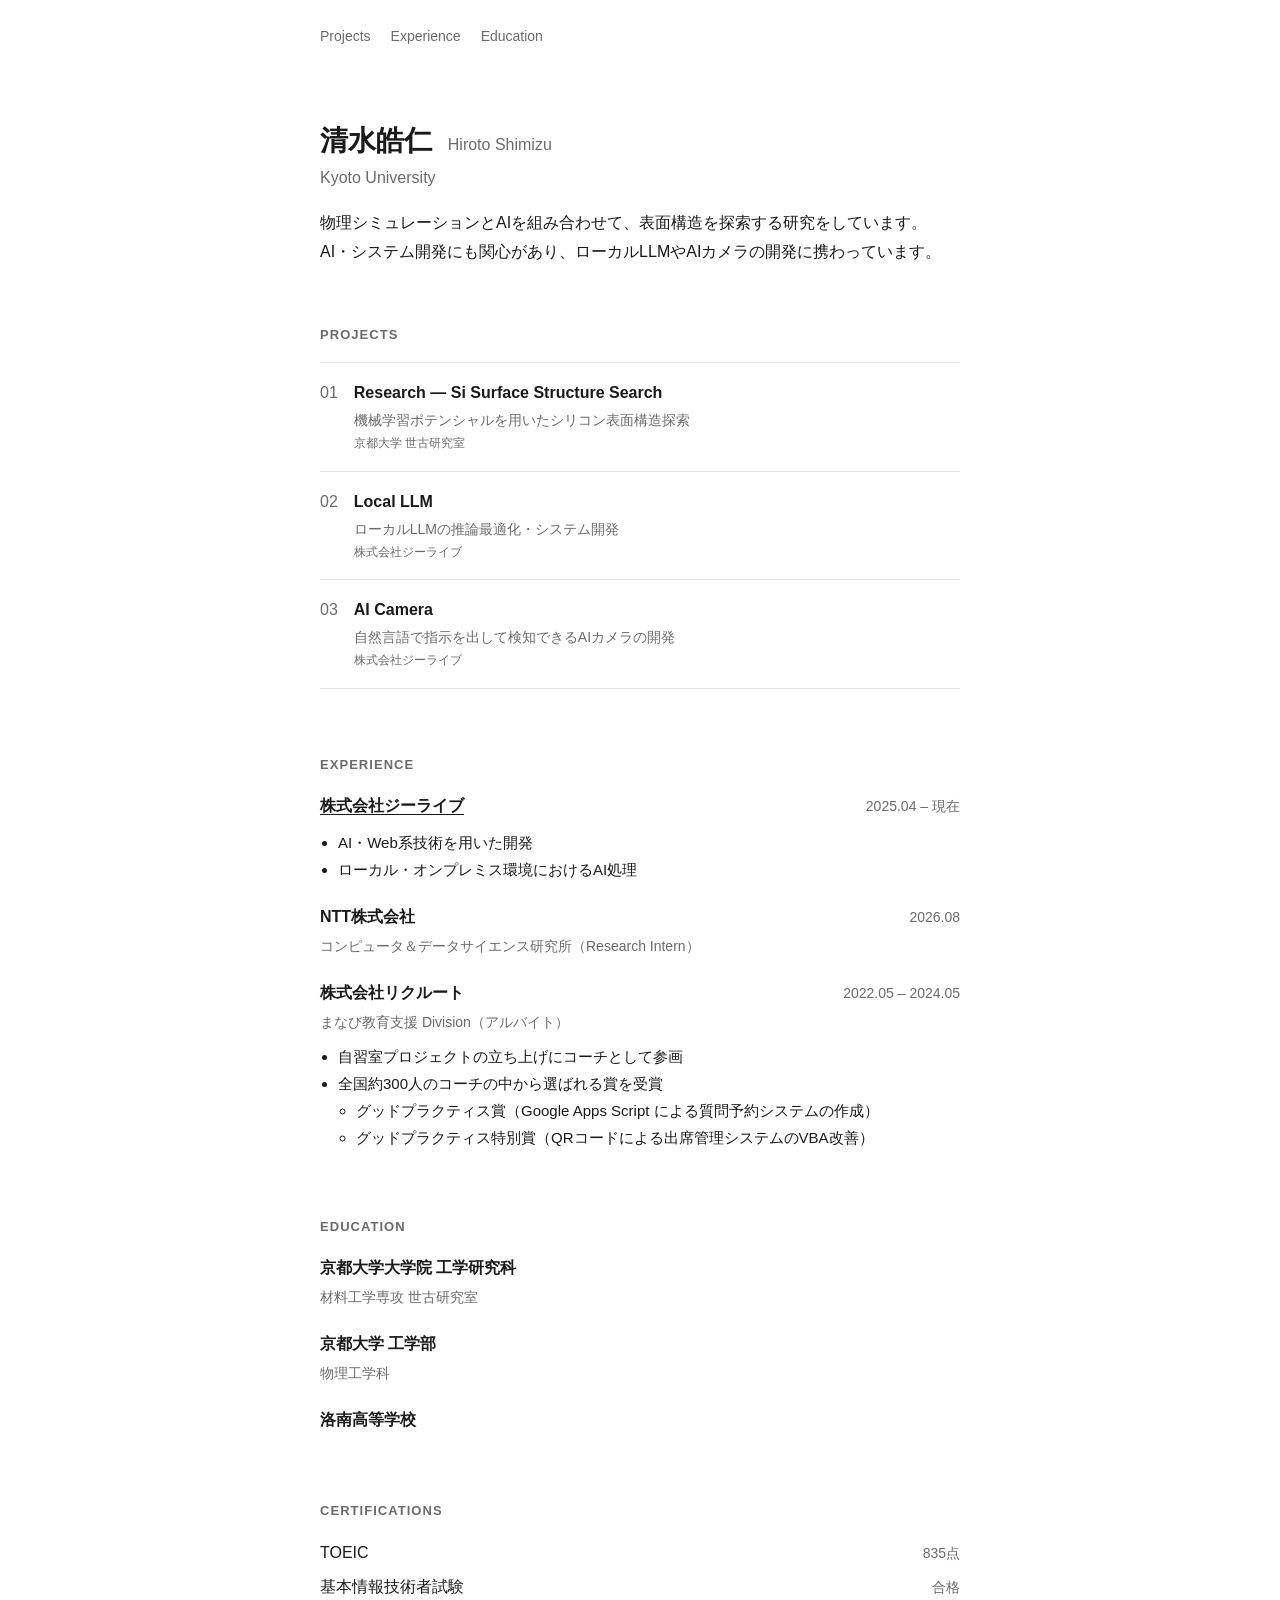
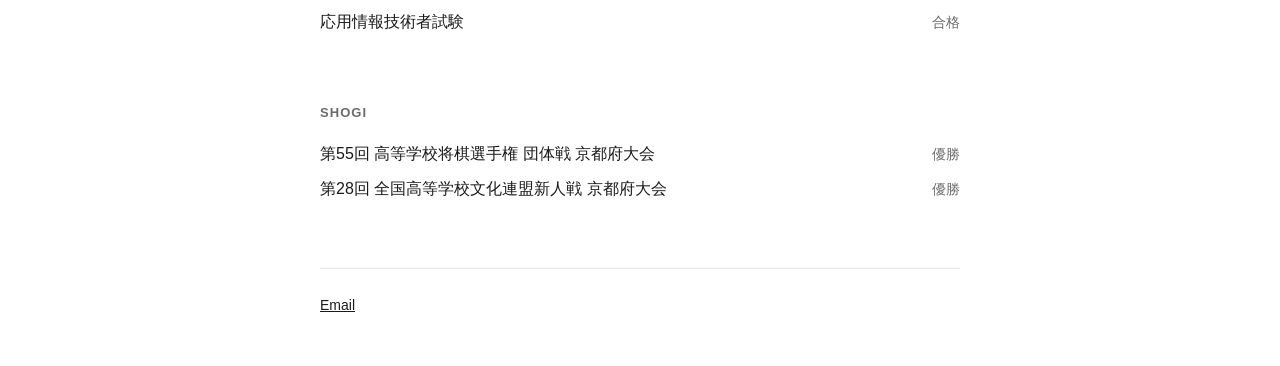
==== index.html @ 7ebb101e "ポートフォリオサイトを追加" ====
<!doctype html>
<html lang="ja">
<head>
  <meta charset="utf-8">
  <meta name="viewport" content="width=device-width, initial-scale=1">
  <!-- 検索エンジンに載せない設定。載せたくなったらこの行を消す -->
  <meta name="robots" content="noindex">
  <title>清水皓仁 | Portfolio</title>
  <meta name="description" content="京都大学大学院 工学研究科。機械学習ポテンシャルを用いたシリコン表面構造探索、ローカルLLM、AIカメラの開発。">
  <link rel="stylesheet" href="style.css">
</head>
<body>
  <header class="site-header">
    <nav class="nav">
      <a href="#projects">Projects</a>
      <a href="#experience">Experience</a>
      <a href="#education">Education</a>
    </nav>
  </header>

  <main>
    <section class="intro">
      <h1>清水皓仁 <span class="name-en">Hiroto Shimizu</span></h1>
      <p class="affiliation">Kyoto University</p>
      <p class="bio">物理シミュレーションとAIを組み合わせて、表面構造を探索する研究をしています。<br>AI・システム開発にも関心があり、ローカルLLMやAIカメラの開発に携わっています。</p>
    </section>

    <section id="projects">
      <h2>Projects</h2>
      <ol class="projects">
        <li>
          <a href="projects/research.html">
            <span class="num">01</span>
            <span class="body">
              <span class="title">Research — Si Surface Structure Search</span>
              <span class="desc">機械学習ポテンシャルを用いたシリコン表面構造探索</span>
              <span class="where">京都大学 世古研究室</span>
            </span>
          </a>
        </li>
        <li>
          <a href="projects/local-llm.html">
            <span class="num">02</span>
            <span class="body">
              <span class="title">Local LLM</span>
              <span class="desc">ローカルLLMの推論最適化・システム開発</span>
              <span class="where">株式会社ジーライブ</span>
            </span>
          </a>
        </li>
        <li>
          <a href="projects/ai-camera.html">
            <span class="num">03</span>
            <span class="body">
              <span class="title">AI Camera</span>
              <span class="desc">自然言語で指示を出して検知できるAIカメラの開発</span>
              <span class="where">株式会社ジーライブ</span>
            </span>
          </a>
        </li>
      </ol>
    </section>

    <section id="experience">
      <h2>Experience</h2>
      <!-- 新しい順に .entry を上へ追加する -->
      <div class="entry">
        <div class="entry-head">
          <h3><a href="https://geelive-inc.jp" target="_blank" rel="noopener">株式会社ジーライブ</a></h3>
          <span class="period">2025.04 – 現在</span>
        </div>
        <ul>
          <li>AI・Web系技術を用いた開発</li>
          <li>ローカル・オンプレミス環境におけるAI処理</li>
        </ul>
      </div>
      <div class="entry">
        <div class="entry-head">
          <h3>NTT株式会社</h3>
          <span class="period">2026.08</span>
        </div>
        <p>コンピュータ＆データサイエンス研究所（Research Intern）</p>
      </div>
      <div class="entry">
        <div class="entry-head">
          <h3>株式会社リクルート</h3>
          <span class="period">2022.05 – 2024.05</span>
        </div>
        <p>まなび教育支援 Division（アルバイト）</p>
        <ul>
          <li>自習室プロジェクトの立ち上げにコーチとして参画</li>
          <li>全国約300人のコーチの中から選ばれる賞を受賞
            <ul>
              <li>グッドプラクティス賞（Google Apps Script による質問予約システムの作成）</li>
              <li>グッドプラクティス特別賞（QRコードによる出席管理システムのVBA改善）</li>
            </ul>
          </li>
        </ul>
      </div>
    </section>

    <section id="education">
      <h2>Education</h2>
      <!-- 年月を入れる場合は h3 の後に <span class="period">YYYY.MM – 現在</span> の形で足す -->
      <div class="entry">
        <div class="entry-head">
          <h3>京都大学大学院 工学研究科</h3>
        </div>
        <p>材料工学専攻 世古研究室</p>
      </div>
      <div class="entry">
        <div class="entry-head">
          <h3>京都大学 工学部</h3>
        </div>
        <p>物理工学科</p>
      </div>
      <div class="entry">
        <div class="entry-head">
          <h3>洛南高等学校</h3>
        </div>
      </div>
    </section>

    <section id="certifications">
      <h2>Certifications</h2>
      <ul class="rows">
        <li><span>TOEIC</span><span class="result">835点</span></li>
        <li><span>基本情報技術者試験</span><span class="result">合格</span></li>
        <li><span>応用情報技術者試験</span><span class="result">合格</span></li>
      </ul>
    </section>

    <section id="shogi">
      <h2>Shogi</h2>
      <ul class="rows">
        <li><span>第55回 高等学校将棋選手権 団体戦 京都府大会</span><span class="result">優勝</span></li>
        <li><span>第28回 全国高等学校文化連盟新人戦 京都府大会</span><span class="result">優勝</span></li>
      </ul>
    </section>
  </main>

  <footer class="site-footer">
    <a href="mailto:hirotoshimizu432@gmail.com">Email</a>
  </footer>
</body>
</html>
---- style.css ----
/* 色はここだけで管理（ダークモードは下で上書き） */
:root {
  --bg: #ffffff;
  --text: #1a1a1a;
  --muted: #6b6b6b;
  --line: #e5e5e5;
  --link: #1a1a1a;
  --hover: #f5f5f5;
  --burst: rgba(0, 0, 0, 0.1);
}

@media (prefers-color-scheme: dark) {
  :root {
    --bg: #141414;
    --text: #e8e8e8;
    --muted: #9a9a9a;
    --line: #2c2c2c;
    --link: #e8e8e8;
    --hover: #1e1e1e;
    --burst: rgba(255, 255, 255, 0.16);
  }
}

* {
  box-sizing: border-box;
}

html {
  scroll-behavior: smooth;
}

body {
  margin: 0 auto;
  max-width: 680px;
  padding: 0 20px;
  background: var(--bg);
  color: var(--text);
  font-family: -apple-system, BlinkMacSystemFont, "Hiragino Sans", "Hiragino Kaku Gothic ProN",
    "Noto Sans JP", "Yu Gothic", Meiryo, sans-serif;
  font-size: 16px;
  line-height: 1.8;
  -webkit-text-size-adjust: 100%;
}

a {
  color: var(--link);
}

/* ヘッダー */
.site-header {
  padding: 24px 0;
}

.nav {
  display: flex;
  gap: 20px;
  font-size: 14px;
}

.nav a {
  color: var(--muted);
  text-decoration: none;
}

.nav a:hover {
  color: var(--text);
}

/* 自己紹介 */
.intro {
  padding: 48px 0 24px;
}

h1 {
  margin: 0;
  font-size: 28px;
  font-weight: 700;
  line-height: 1.4;
}

.name-en {
  margin-left: 8px;
  color: var(--muted);
  font-size: 16px;
  font-weight: 400;
}

.affiliation {
  margin: 4px 0 0;
  color: var(--muted);
}

.bio {
  margin: 16px 0 0;
}

/* セクション共通 */
section {
  padding: 32px 0;
  scroll-margin-top: 16px;
}

h2 {
  margin: 0 0 16px;
  font-size: 13px;
  font-weight: 600;
  letter-spacing: 0.08em;
  text-transform: uppercase;
  color: var(--muted);
}

h3 {
  margin: 0;
  font-size: 16px;
  font-weight: 600;
}

/* Projects */
.projects {
  margin: 0;
  padding: 0;
  list-style: none;
  border-top: 1px solid var(--line);
}

.projects li {
  border-bottom: 1px solid var(--line);
}

.projects a {
  display: flex;
  gap: 16px;
  padding: 16px 8px;
  margin: 0 -8px;
  text-decoration: none;
  color: inherit;
}

.projects a:hover {
  background: var(--hover);
}

.projects .num {
  flex-shrink: 0;
  color: var(--muted);
  font-variant-numeric: tabular-nums;
}

.projects .body {
  display: flex;
  flex-direction: column;
}

.projects .title {
  font-weight: 600;
}

.projects .desc {
  color: var(--muted);
  font-size: 14px;
}

/* 研究室・会社など「どこでやったか」 */
.where {
  color: var(--muted);
  font-size: 12px;
}

/* Experience / Education */
.entry h3 a {
  color: inherit;
  text-decoration-thickness: 1px;
  text-underline-offset: 3px;
}

.entry + .entry {
  margin-top: 20px;
}

.entry-head {
  display: flex;
  flex-wrap: wrap;
  justify-content: space-between;
  align-items: baseline;
  gap: 0 16px;
}

.period {
  color: var(--muted);
  font-size: 14px;
  font-variant-numeric: tabular-nums;
}

.entry p {
  margin: 2px 0 0;
  color: var(--muted);
  font-size: 14px;
}

.entry ul {
  margin: 8px 0 0;
  padding-left: 1.2em;
  font-size: 15px;
}

.entry ul ul {
  margin-top: 0;
}

/* 資格・将棋など「項目 ― 結果」の一覧 */
.rows {
  margin: 0;
  padding: 0;
  list-style: none;
}

.rows li {
  display: flex;
  justify-content: space-between;
  align-items: baseline;
  gap: 16px;
}

.rows li + li {
  margin-top: 6px;
}

.rows .result {
  flex-shrink: 0;
  color: var(--muted);
  font-size: 14px;
}

/* フッター */
.site-footer {
  margin-top: 32px;
  padding: 24px 0 48px;
  border-top: 1px solid var(--line);
  font-size: 14px;
}

.site-footer .sep {
  margin: 0 8px;
  color: var(--muted);
}

/* 詳細ページ */
.back {
  font-size: 14px;
  color: var(--muted);
  text-decoration: none;
}

.back:hover {
  color: var(--text);
}

.project-page h1 {
  font-size: 24px;
}

.project-page .lead {
  margin: 8px 0 0;
  color: var(--muted);
}

.project-page section {
  padding: 16px 0;
}

.project-page section h2 {
  margin-bottom: 8px;
}

.project-page section p {
  margin: 0;
}

.project-page section p + ul {
  margin-top: 4px;
}

.project-page ul {
  margin: 0;
  padding-left: 1.2em;
}

.project-page .where {
  margin: 4px 0 0;
}

.project-page figure {
  margin: 8px 0 16px;
}

.project-page img {
  display: block;
  max-width: 100%;
  height: auto;
  border: 1px solid var(--line);
}

.project-page figcaption {
  margin-top: 6px;
  color: var(--muted);
  font-size: 13px;
}

/* Local LLM：Speculative Decoding の速度比較デモ */
.race {
  padding: 16px;
  border: 1px solid var(--line);
}

.race-q {
  margin: 0 0 12px;
  font-size: 14px;
  font-weight: 600;
}

.race-lanes {
  display: grid;
  grid-template-columns: 1fr 1fr;
  gap: 16px;
}

.race-lane {
  min-width: 0;
  padding-left: 10px;
  border-left: 3px solid var(--line);
}

.race-lane.is-fast {
  border-left-color: var(--text);
}

.race-head {
  display: flex;
  flex-wrap: wrap;
  justify-content: space-between;
  align-items: baseline;
  gap: 0 8px;
  font-size: 13px;
}

.race-name {
  font-weight: 600;
}

.race-rate {
  color: var(--muted);
  font-variant-numeric: tabular-nums;
}

.race-text {
  height: 14em;
  margin: 6px 0 0;
  overflow: hidden;
  font: 11px/1.5 ui-monospace, SFMono-Regular, Menlo, Consolas, monospace;
  white-space: pre-wrap;
  word-break: break-all;
  color: var(--text);
}

/* 上にスクロールしたら、途中で切れた行が目立たないよう上端をぼかす */
.race-text.is-scrolled {
  -webkit-mask-image: linear-gradient(to bottom, transparent 0, #000 2.5em);
  mask-image: linear-gradient(to bottom, transparent 0, #000 2.5em);
}

.race-text .cursor {
  display: inline-block;
  width: 1px;
  height: 1.1em;
  margin-left: 1px;
  vertical-align: -0.15em;
  background: var(--text);
  animation: race-blink 1s steps(1) infinite;
}

@keyframes race-blink {
  50% {
    opacity: 0;
  }
}

/* Speculative 側：まとめて確定した塊を一瞬だけ色付けする */
.race-text .burst {
  background: var(--burst);
  transition: background 0.6s;
}

.race-text .burst.settled {
  background: transparent;
}

.race-foot {
  margin-top: 6px;
  text-align: right;
  font-size: 12px;
  color: var(--muted);
}

.race-time {
  font-size: 18px;
  font-weight: 700;
  color: var(--text);
  font-variant-numeric: tabular-nums;
}

.race-bottom {
  display: flex;
  flex-wrap: wrap;
  justify-content: space-between;
  align-items: center;
  gap: 8px 12px;
  margin-top: 12px;
}

.project-page .race figcaption {
  margin: 0;
  font-size: 12px;
}

.race-replay {
  padding: 4px 12px;
  border: 1px solid var(--line);
  border-radius: 4px;
  background: var(--bg);
  color: var(--text);
  font: inherit;
  font-size: 13px;
  cursor: pointer;
}

.race-replay:hover {
  background: var(--hover);
}

@media (max-width: 600px) {
  .race {
    padding: 12px;
  }

  .race-lanes {
    grid-template-columns: 1fr;
  }

  .race-text {
    height: 9em;
  }
}
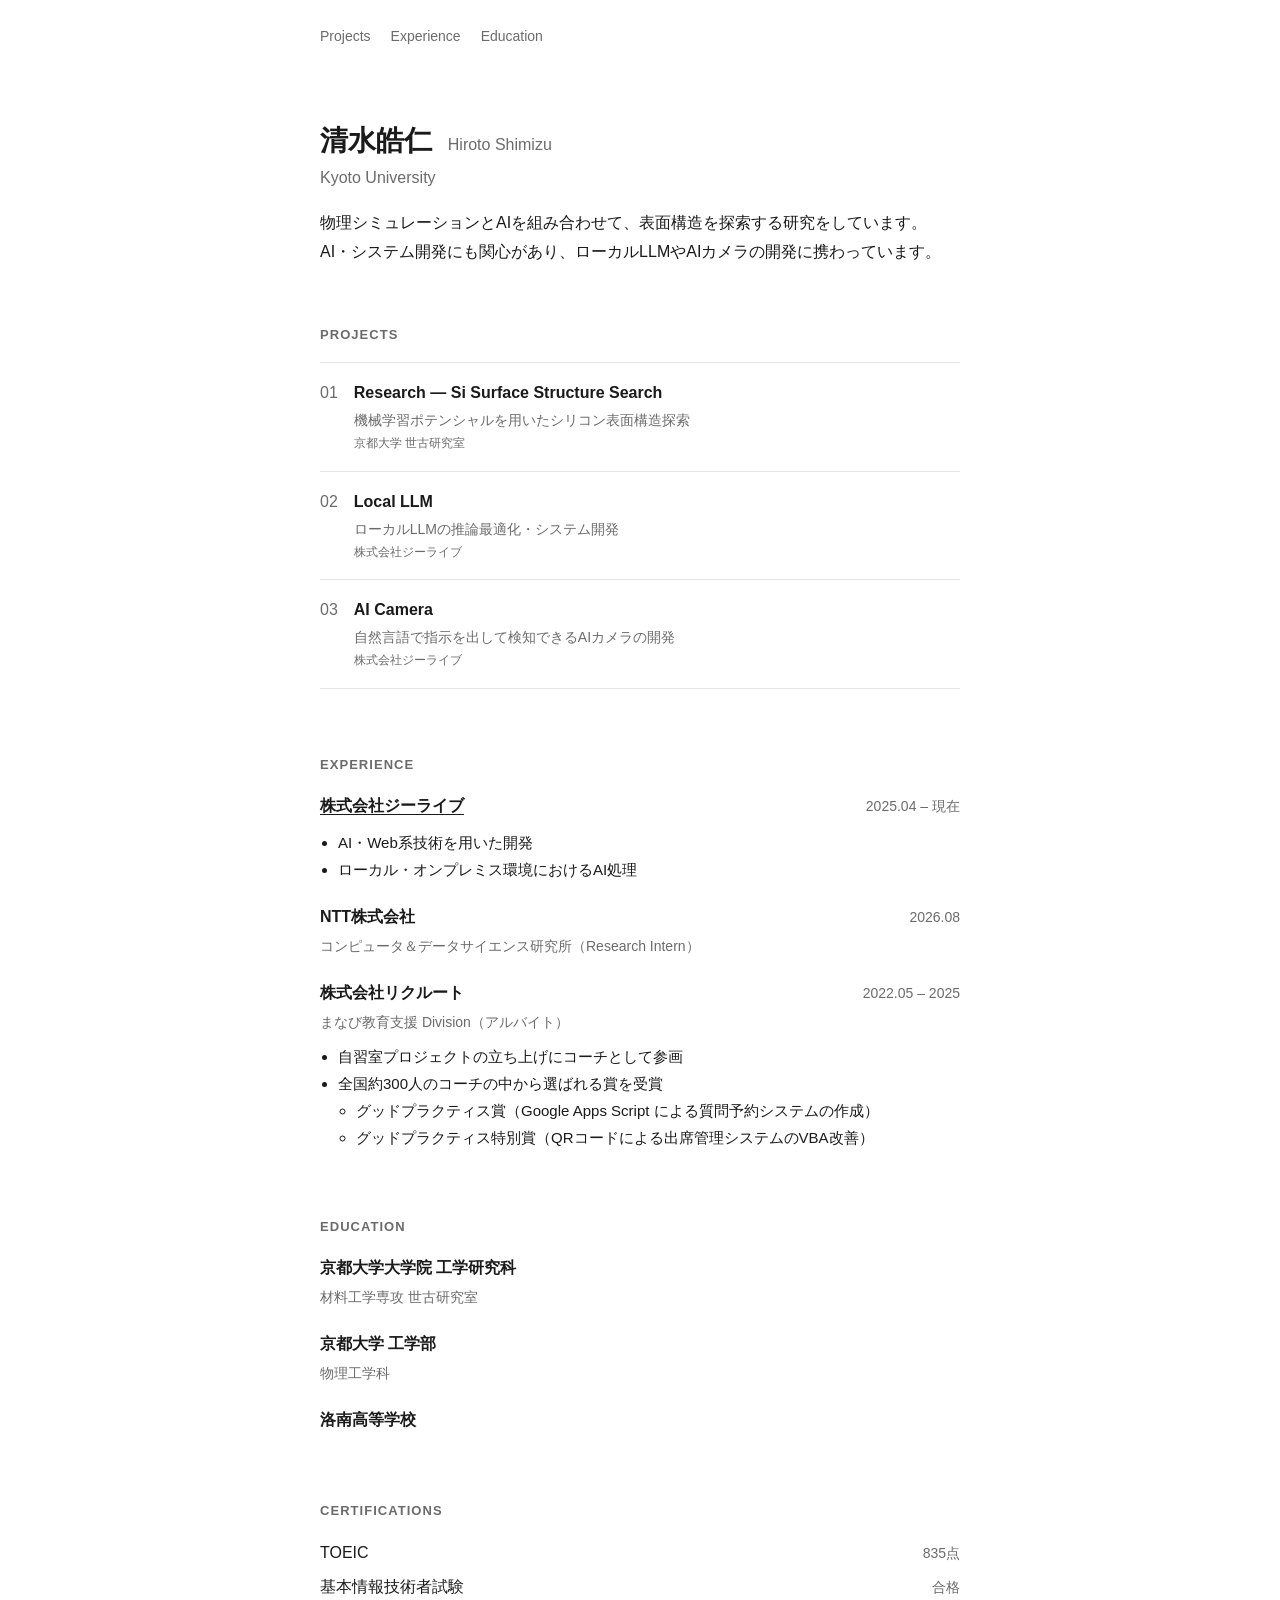
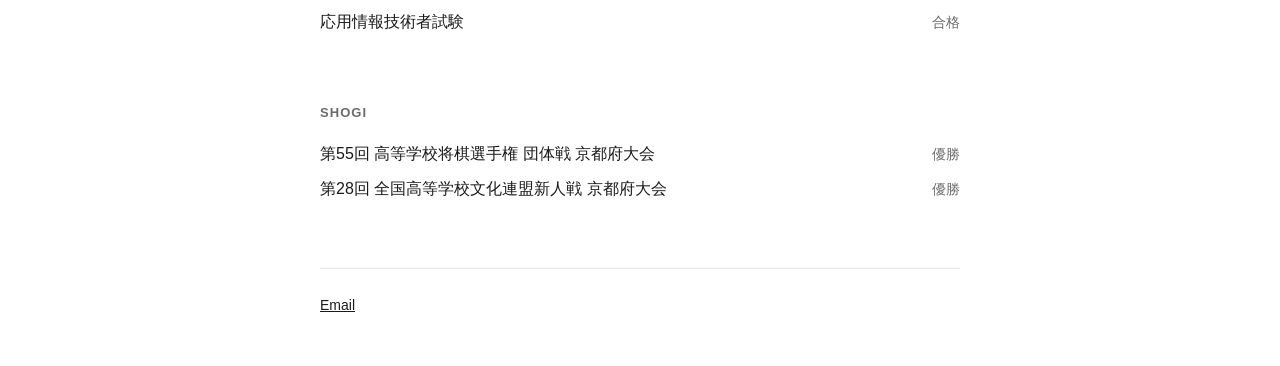
==== commit c6083c72: "リクルートの在籍期間を修正" ====
--- a/index.html
+++ b/index.html
@@ -84,7 +84,7 @@
       <div class="entry">
         <div class="entry-head">
           <h3>株式会社リクルート</h3>
-          <span class="period">2022.05 – 2024.05</span>
+          <span class="period">2022.05 – 2025</span>
         </div>
         <p>まなび教育支援 Division（アルバイト）</p>
         <ul>
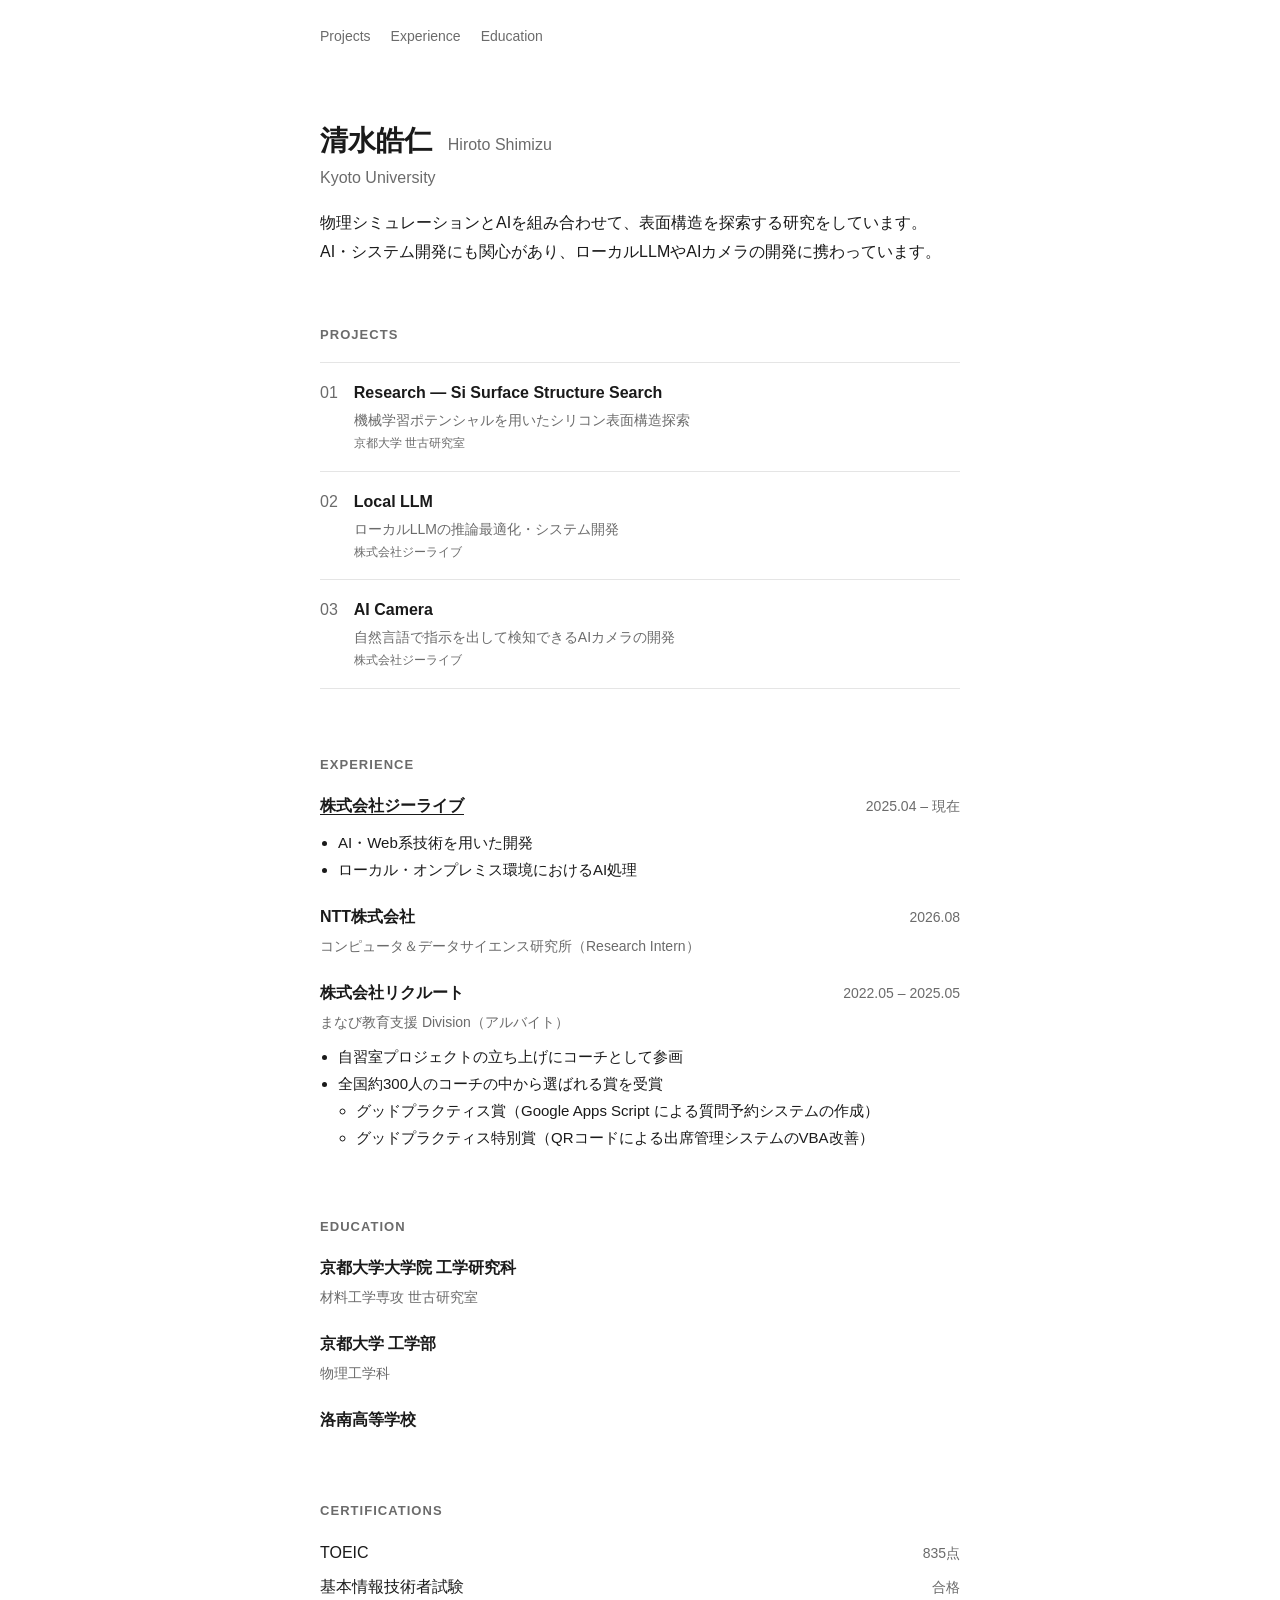
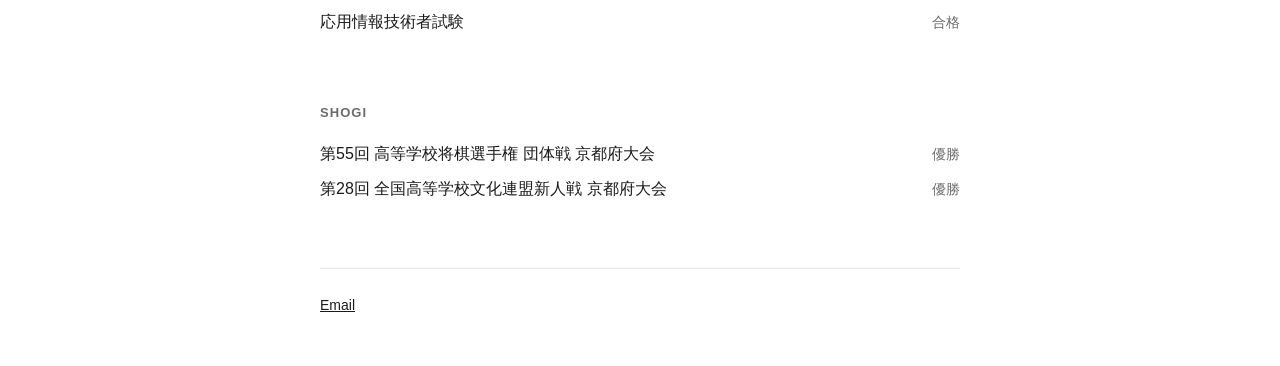
==== commit 113ca10f: "リクルートの在籍期間を05に修正" ====
--- a/index.html
+++ b/index.html
@@ -84,7 +84,7 @@
       <div class="entry">
         <div class="entry-head">
           <h3>株式会社リクルート</h3>
-          <span class="period">2022.05 – 2025</span>
+          <span class="period">2022.05 – 2025.05</span>
         </div>
         <p>まなび教育支援 Division（アルバイト）</p>
         <ul>
